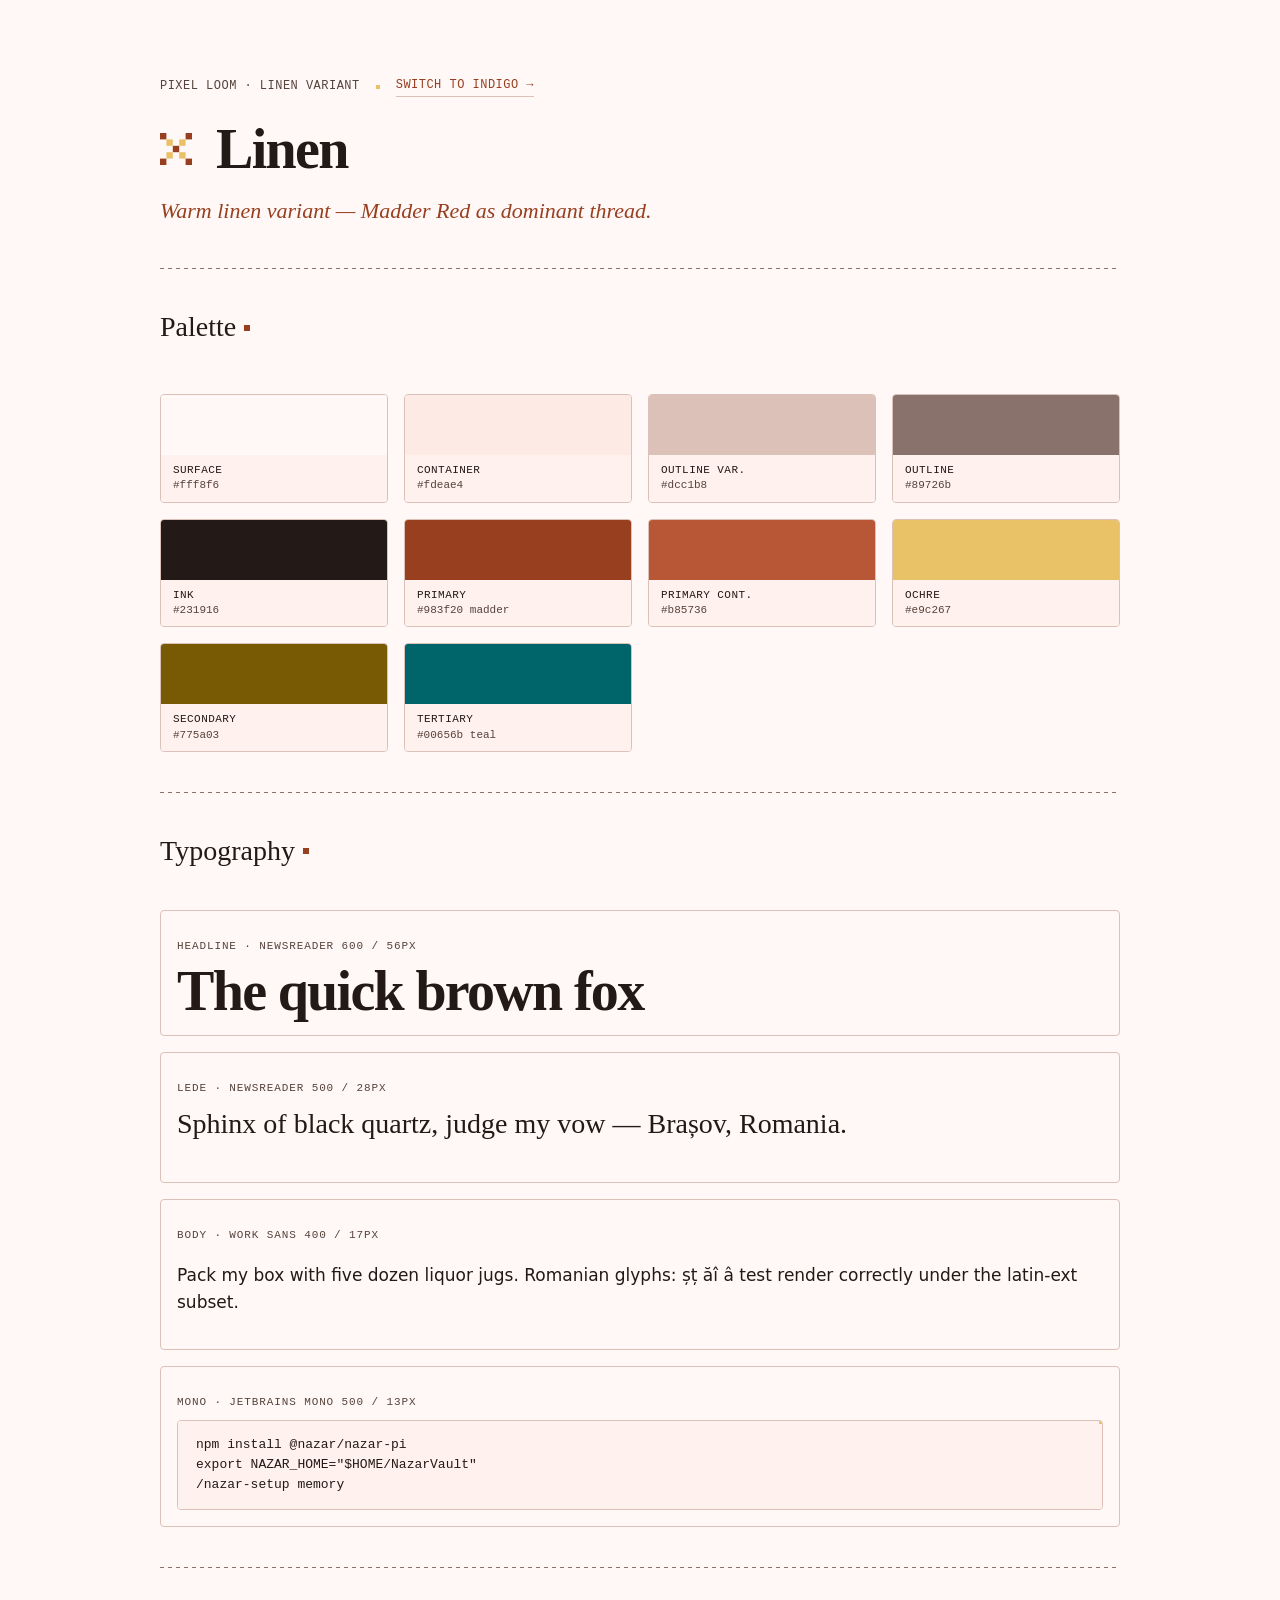
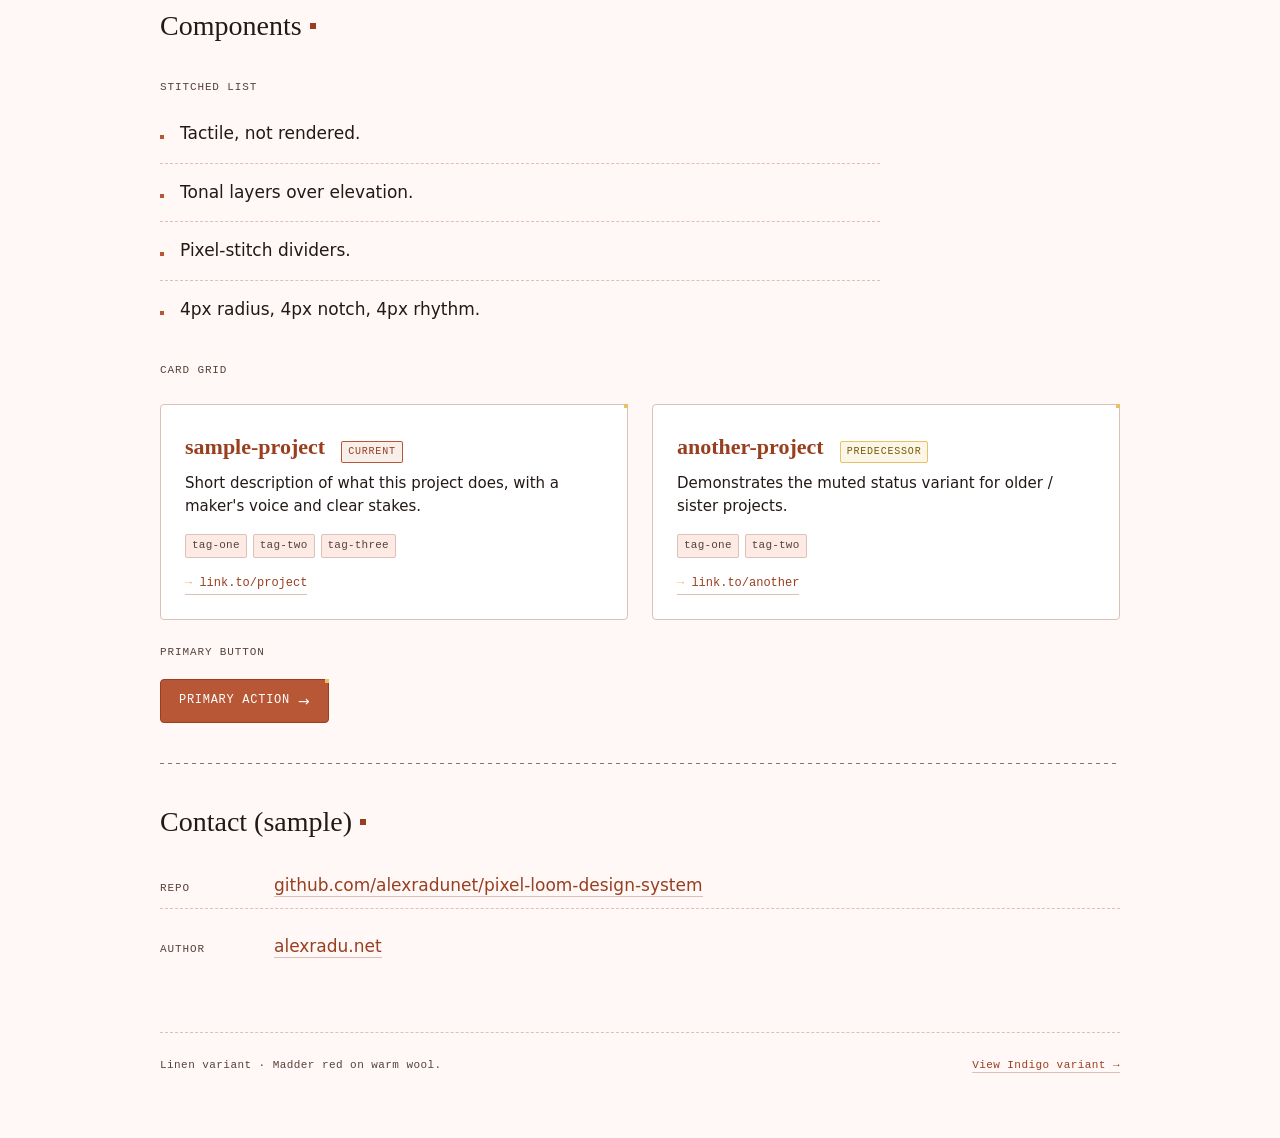
==== example/index.html @ f4cb86ed "Initial commit: Pixel Loom — Linen, Indigo, and Linen Dark variants" ====
<!DOCTYPE html>
<html lang="en">
<head>
  <meta charset="UTF-8">
  <meta name="viewport" content="width=device-width, initial-scale=1.0">
  <title>Pixel Loom · Linen swatch</title>
  <link rel="stylesheet" href="../fonts.css">
  <link rel="stylesheet" href="../tokens/linen.css">
  <link rel="stylesheet" href="../base.css">
  <link rel="stylesheet" href="../components.css">
  <style>
    .swatch-grid {
      display: grid;
      grid-template-columns: repeat(auto-fill, minmax(180px, 1fr));
      gap: var(--space-sm);
      margin: var(--space-md) 0;
    }
    .swatch {
      border: 1px solid var(--outline-variant);
      border-radius: var(--radius);
      overflow: hidden;
    }
    .swatch-fill { height: 60px; }
    .swatch-meta {
      padding: 8px 12px;
      background: var(--surface-container-low);
      font-family: var(--font-mono);
      font-size: 11px;
      line-height: 1.4;
    }
    .swatch-name { color: var(--on-surface); text-transform: uppercase; letter-spacing: 0.04em; }
    .swatch-hex { color: var(--on-surface-variant); }
    .type-sample { margin: var(--space-sm) 0; padding: var(--space-sm); border: 1px solid var(--outline-variant); border-radius: var(--radius); }
    .type-label {
      font-family: var(--font-mono);
      font-size: 11px;
      letter-spacing: 0.08em;
      text-transform: uppercase;
      color: var(--on-surface-variant);
      margin-bottom: 8px;
    }
  </style>
</head>
<body>
  <main class="page">
    <header class="masthead">
      <p class="meta-line">
        <span>Pixel Loom · Linen variant</span>
        <span class="meta-dot" aria-hidden="true"></span>
        <a href="indigo.html">switch to Indigo →</a>
      </p>

      <div class="brand-row">
        <svg class="brand-mark" viewBox="0 0 25 25" xmlns="http://www.w3.org/2000/svg" aria-hidden="true">
          <rect x="0"  y="0"  width="5" height="5" fill="#983f20"/>
          <rect x="20" y="0"  width="5" height="5" fill="#983f20"/>
          <rect x="10" y="10" width="5" height="5" fill="#983f20"/>
          <rect x="0"  y="20" width="5" height="5" fill="#983f20"/>
          <rect x="20" y="20" width="5" height="5" fill="#983f20"/>
          <rect x="5"  y="5"  width="5" height="5" fill="#e9c267"/>
          <rect x="15" y="5"  width="5" height="5" fill="#e9c267"/>
          <rect x="5"  y="15" width="5" height="5" fill="#e9c267"/>
          <rect x="15" y="15" width="5" height="5" fill="#e9c267"/>
        </svg>
        <h1 class="brand">Linen</h1>
      </div>
      <p class="tagline italic">Warm linen variant — Madder Red as dominant thread.</p>
    </header>

    <hr class="stitch" aria-hidden="true">

    <section>
      <h2>Palette</h2>
      <div class="swatch-grid">
        <div class="swatch"><div class="swatch-fill" style="background: var(--surface);"></div><div class="swatch-meta"><div class="swatch-name">Surface</div><div class="swatch-hex">#fff8f6</div></div></div>
        <div class="swatch"><div class="swatch-fill" style="background: var(--surface-container);"></div><div class="swatch-meta"><div class="swatch-name">Container</div><div class="swatch-hex">#fdeae4</div></div></div>
        <div class="swatch"><div class="swatch-fill" style="background: var(--outline-variant);"></div><div class="swatch-meta"><div class="swatch-name">Outline var.</div><div class="swatch-hex">#dcc1b8</div></div></div>
        <div class="swatch"><div class="swatch-fill" style="background: var(--outline);"></div><div class="swatch-meta"><div class="swatch-name">Outline</div><div class="swatch-hex">#89726b</div></div></div>
        <div class="swatch"><div class="swatch-fill" style="background: var(--on-surface);"></div><div class="swatch-meta"><div class="swatch-name">Ink</div><div class="swatch-hex">#231916</div></div></div>
        <div class="swatch"><div class="swatch-fill" style="background: var(--primary);"></div><div class="swatch-meta"><div class="swatch-name">Primary</div><div class="swatch-hex">#983f20 madder</div></div></div>
        <div class="swatch"><div class="swatch-fill" style="background: var(--primary-container);"></div><div class="swatch-meta"><div class="swatch-name">Primary cont.</div><div class="swatch-hex">#b85736</div></div></div>
        <div class="swatch"><div class="swatch-fill" style="background: var(--secondary-fixed-dim);"></div><div class="swatch-meta"><div class="swatch-name">Ochre</div><div class="swatch-hex">#e9c267</div></div></div>
        <div class="swatch"><div class="swatch-fill" style="background: var(--secondary);"></div><div class="swatch-meta"><div class="swatch-name">Secondary</div><div class="swatch-hex">#775a03</div></div></div>
        <div class="swatch"><div class="swatch-fill" style="background: var(--tertiary);"></div><div class="swatch-meta"><div class="swatch-name">Tertiary</div><div class="swatch-hex">#00656b teal</div></div></div>
      </div>
    </section>

    <hr class="stitch" aria-hidden="true">

    <section>
      <h2>Typography</h2>
      <div class="type-sample">
        <p class="type-label">Headline · Newsreader 600 / 56px</p>
        <h1 class="brand">The quick brown fox</h1>
      </div>
      <div class="type-sample">
        <p class="type-label">Lede · Newsreader 500 / 28px</p>
        <p class="lede">Sphinx of black quartz, judge my vow — Brașov, Romania.</p>
      </div>
      <div class="type-sample">
        <p class="type-label">Body · Work Sans 400 / 17px</p>
        <p>Pack my box with five dozen liquor jugs. Romanian glyphs: șț ăî â test render correctly under the latin-ext subset.</p>
      </div>
      <div class="type-sample">
        <p class="type-label">Mono · JetBrains Mono 500 / 13px</p>
        <pre>npm install @nazar/nazar-pi
export NAZAR_HOME="$HOME/NazarVault"
/nazar-setup memory</pre>
      </div>
    </section>

    <hr class="stitch" aria-hidden="true">

    <section>
      <h2>Components</h2>

      <p class="type-label">Stitched list</p>
      <ul class="stitched-list" style="margin-bottom: var(--space-md);">
        <li>Tactile, not rendered.</li>
        <li>Tonal layers over elevation.</li>
        <li>Pixel-stitch dividers.</li>
        <li>4px radius, 4px notch, 4px rhythm.</li>
      </ul>

      <p class="type-label">Card grid</p>
      <div class="card-grid" style="margin-bottom: var(--space-md);">
        <article class="card">
          <header class="card-head">
            <h3 class="card-name">sample-project</h3>
            <span class="card-status">Current</span>
          </header>
          <p>Short description of what this project does, with a maker's voice and clear stakes.</p>
          <ul class="card-tags">
            <li>tag-one</li>
            <li>tag-two</li>
            <li>tag-three</li>
          </ul>
          <a class="card-link" href="#">link.to/project</a>
        </article>

        <article class="card">
          <header class="card-head">
            <h3 class="card-name">another-project</h3>
            <span class="card-status muted">Predecessor</span>
          </header>
          <p>Demonstrates the muted status variant for older / sister projects.</p>
          <ul class="card-tags">
            <li>tag-one</li>
            <li>tag-two</li>
          </ul>
          <a class="card-link" href="#">link.to/another</a>
        </article>
      </div>

      <p class="type-label">Primary button</p>
      <p>
        <a class="button-primary" href="#">
          Primary action <span class="button-arrow" aria-hidden="true">→</span>
        </a>
      </p>
    </section>

    <hr class="stitch" aria-hidden="true">

    <section>
      <h2>Contact (sample)</h2>
      <ul class="contact-list">
        <li>
          <span class="contact-label">Repo</span>
          <span class="contact-value"><a href="https://github.com/alexradunet/pixel-loom-design-system">github.com/alexradunet/pixel-loom-design-system</a></span>
        </li>
        <li>
          <span class="contact-label">Author</span>
          <span class="contact-value"><a href="https://alexradu.net">alexradu.net</a></span>
        </li>
      </ul>
    </section>

    <footer class="colophon">
      <p>Linen variant · Madder red on warm wool.</p>
      <p><a href="indigo.html">View Indigo variant →</a></p>
    </footer>
  </main>
</body>
</html>
---- fonts.css ----
/* ─────────────────────────────────────────────────────────────
   Pixel Loom · Fonts (self-hosted, no calls to Google)

   Newsreader 500 / 600 — editorial serif headlines
   Work Sans 400 / 500  — body & UI
   JetBrains Mono 400 / 500 — metadata & code

   Each weight is split into latin + latin-ext subsets for
   Romanian character support (ș, ț, ă, î, â) without bloat.
   ───────────────────────────────────────────────────────────── */

@font-face { font-family:'Newsreader';font-style:normal;font-weight:500;font-display:swap;src:url('fonts/newsreader-500-latin-ext.woff2') format('woff2');unicode-range:U+0100-02BA,U+02BD-02C5,U+02C7-02CC,U+02CE-02D7,U+02DD-02FF,U+0304,U+0308,U+0329,U+1D00-1DBF,U+1E00-1E9F,U+1EF2-1EFF,U+2020,U+20A0-20AB,U+20AD-20C0,U+2113,U+2C60-2C7F,U+A720-A7FF; }
@font-face { font-family:'Newsreader';font-style:normal;font-weight:500;font-display:swap;src:url('fonts/newsreader-500-latin.woff2') format('woff2');unicode-range:U+0000-00FF,U+0131,U+0152-0153,U+02BB-02BC,U+02C6,U+02DA,U+02DC,U+0304,U+0308,U+0329,U+2000-206F,U+20AC,U+2122,U+2191,U+2193,U+2212,U+2215,U+FEFF,U+FFFD; }
@font-face { font-family:'Newsreader';font-style:normal;font-weight:600;font-display:swap;src:url('fonts/newsreader-600-latin-ext.woff2') format('woff2');unicode-range:U+0100-02BA,U+02BD-02C5,U+02C7-02CC,U+02CE-02D7,U+02DD-02FF,U+0304,U+0308,U+0329,U+1D00-1DBF,U+1E00-1E9F,U+1EF2-1EFF,U+2020,U+20A0-20AB,U+20AD-20C0,U+2113,U+2C60-2C7F,U+A720-A7FF; }
@font-face { font-family:'Newsreader';font-style:normal;font-weight:600;font-display:swap;src:url('fonts/newsreader-600-latin.woff2') format('woff2');unicode-range:U+0000-00FF,U+0131,U+0152-0153,U+02BB-02BC,U+02C6,U+02DA,U+02DC,U+0304,U+0308,U+0329,U+2000-206F,U+20AC,U+2122,U+2191,U+2193,U+2212,U+2215,U+FEFF,U+FFFD; }

@font-face { font-family:'Work Sans';font-style:normal;font-weight:400;font-display:swap;src:url('fonts/worksans-400-latin-ext.woff2') format('woff2');unicode-range:U+0100-02BA,U+02BD-02C5,U+02C7-02CC,U+02CE-02D7,U+02DD-02FF,U+0304,U+0308,U+0329,U+1D00-1DBF,U+1E00-1E9F,U+1EF2-1EFF,U+2020,U+20A0-20AB,U+20AD-20C0,U+2113,U+2C60-2C7F,U+A720-A7FF; }
@font-face { font-family:'Work Sans';font-style:normal;font-weight:400;font-display:swap;src:url('fonts/worksans-400-latin.woff2') format('woff2');unicode-range:U+0000-00FF,U+0131,U+0152-0153,U+02BB-02BC,U+02C6,U+02DA,U+02DC,U+0304,U+0308,U+0329,U+2000-206F,U+20AC,U+2122,U+2191,U+2193,U+2212,U+2215,U+FEFF,U+FFFD; }
@font-face { font-family:'Work Sans';font-style:normal;font-weight:500;font-display:swap;src:url('fonts/worksans-500-latin-ext.woff2') format('woff2');unicode-range:U+0100-02BA,U+02BD-02C5,U+02C7-02CC,U+02CE-02D7,U+02DD-02FF,U+0304,U+0308,U+0329,U+1D00-1DBF,U+1E00-1E9F,U+1EF2-1EFF,U+2020,U+20A0-20AB,U+20AD-20C0,U+2113,U+2C60-2C7F,U+A720-A7FF; }
@font-face { font-family:'Work Sans';font-style:normal;font-weight:500;font-display:swap;src:url('fonts/worksans-500-latin.woff2') format('woff2');unicode-range:U+0000-00FF,U+0131,U+0152-0153,U+02BB-02BC,U+02C6,U+02DA,U+02DC,U+0304,U+0308,U+0329,U+2000-206F,U+20AC,U+2122,U+2191,U+2193,U+2212,U+2215,U+FEFF,U+FFFD; }

@font-face { font-family:'JetBrains Mono';font-style:normal;font-weight:400;font-display:swap;src:url('fonts/jetbrainsmono-400-latin-ext.woff2') format('woff2');unicode-range:U+0100-02BA,U+02BD-02C5,U+02C7-02CC,U+02CE-02D7,U+02DD-02FF,U+0304,U+0308,U+0329,U+1D00-1DBF,U+1E00-1E9F,U+1EF2-1EFF,U+2020,U+20A0-20AB,U+20AD-20C0,U+2113,U+2C60-2C7F,U+A720-A7FF; }
@font-face { font-family:'JetBrains Mono';font-style:normal;font-weight:400;font-display:swap;src:url('fonts/jetbrainsmono-400-latin.woff2') format('woff2');unicode-range:U+0000-00FF,U+0131,U+0152-0153,U+02BB-02BC,U+02C6,U+02DA,U+02DC,U+0304,U+0308,U+0329,U+2000-206F,U+20AC,U+2122,U+2191,U+2193,U+2212,U+2215,U+FEFF,U+FFFD; }
@font-face { font-family:'JetBrains Mono';font-style:normal;font-weight:500;font-display:swap;src:url('fonts/jetbrainsmono-500-latin-ext.woff2') format('woff2');unicode-range:U+0100-02BA,U+02BD-02C5,U+02C7-02CC,U+02CE-02D7,U+02DD-02FF,U+0304,U+0308,U+0329,U+1D00-1DBF,U+1E00-1E9F,U+1EF2-1EFF,U+2020,U+20A0-20AB,U+20AD-20C0,U+2113,U+2C60-2C7F,U+A720-A7FF; }
@font-face { font-family:'JetBrains Mono';font-style:normal;font-weight:500;font-display:swap;src:url('fonts/jetbrainsmono-500-latin.woff2') format('woff2');unicode-range:U+0000-00FF,U+0131,U+0152-0153,U+02BB-02BC,U+02C6,U+02DA,U+02DC,U+0304,U+0308,U+0329,U+2000-206F,U+20AC,U+2122,U+2191,U+2193,U+2212,U+2215,U+FEFF,U+FFFD; }
---- tokens/linen.css ----
/* ─────────────────────────────────────────────────────────────
   Pixel Loom · Linen (warm, light)
   Madder red as primary, ochre + teal as accents.
   Used by: alexradu.net
   ───────────────────────────────────────────────────────────── */

:root {
  /* ─── Surfaces ──────────────────────────────────────── */
  --surface: #fff8f6;
  --surface-dim: #e9d6d1;
  --surface-bright: #fff8f6;
  --surface-container-lowest: #ffffff;
  --surface-container-low: #fff1ed;
  --surface-container: #fdeae4;
  --surface-container-high: #f7e4df;
  --surface-container-highest: #f1dfd9;
  --on-surface: #231916;
  --on-surface-variant: #56423c;
  --inverse-surface: #392e2b;
  --inverse-on-surface: #ffede8;
  --outline: #89726b;
  --outline-variant: #dcc1b8;
  --surface-tint: #9d4323;

  /* ─── Brand (Madder red) ────────────────────────────── */
  --primary: #983f20;
  --on-primary: #ffffff;
  --primary-container: #b85736;
  --on-primary-container: #fffaf9;
  --inverse-primary: #ffb59d;
  --primary-fixed: #ffdbd0;
  --primary-fixed-dim: #ffb59d;
  --on-primary-fixed: #390b00;
  --on-primary-fixed-variant: #7e2c0e;

  /* ─── Secondary (Ochre) ─────────────────────────────── */
  --secondary: #775a03;
  --on-secondary: #ffffff;
  --secondary-container: #fed578;
  --on-secondary-container: #785b04;
  --secondary-fixed: #ffdf9b;
  --secondary-fixed-dim: #e9c267;
  --on-secondary-fixed: #251a00;
  --on-secondary-fixed-variant: #5b4300;

  /* ─── Tertiary (Teal) ───────────────────────────────── */
  --tertiary: #00656b;
  --on-tertiary: #ffffff;
  --tertiary-container: #008087;
  --on-tertiary-container: #ecfeff;
  --tertiary-fixed: #93f2f9;
  --tertiary-fixed-dim: #76d5dc;
  --on-tertiary-fixed: #002022;
  --on-tertiary-fixed-variant: #004f54;

  /* ─── Semantic ──────────────────────────────────────── */
  --error: #ba1a1a;
  --on-error: #ffffff;
  --error-container: #ffdad6;
  --on-error-container: #93000a;

  /* ─── Background ────────────────────────────────────── */
  --background: #fff8f6;
  --on-background: #231916;
  --surface-variant: #f1dfd9;

  /* ─── Spacing ───────────────────────────────────────── */
  --space-base: 4px;
  --space-xs: 8px;
  --space-sm: 16px;
  --space-md: 24px;
  --space-lg: 40px;
  --space-xl: 64px;
  --gutter: 24px;
  --margin: 32px;

  /* ─── Type families ─────────────────────────────────── */
  --font-headline: 'Newsreader', Georgia, 'Times New Roman', serif;
  --font-body: 'Work Sans', system-ui, -apple-system, 'Segoe UI', sans-serif;
  --font-mono: 'JetBrains Mono', 'SF Mono', Consolas, monospace;

  /* ─── Radii ─────────────────────────────────────────── */
  --radius-sm: 2px;
  --radius: 4px;
  --radius-md: 6px;
  --radius-lg: 8px;
  --radius-xl: 12px;
  --radius-full: 9999px;
}
---- base.css ----
/* ─────────────────────────────────────────────────────────────
   Pixel Loom · Base
   Reset, typography, layout, dividers, lists, headings.
   Assumes tokens/{linen|indigo}.css already loaded.
   ───────────────────────────────────────────────────────────── */

/* ─── Reset ───────────────────────────────────────────── */
*, *::before, *::after { box-sizing: border-box; }
html { -webkit-text-size-adjust: 100%; }
body {
  margin: 0;
  padding: 0;
  background: var(--background);
  color: var(--on-background);
  font-family: var(--font-body);
  font-size: 17px;
  line-height: 1.6;
  font-feature-settings: "kern", "liga";
  -webkit-font-smoothing: antialiased;
  -moz-osx-font-smoothing: grayscale;
}
img, svg { max-width: 100%; display: block; }
code { font-family: var(--font-mono); font-size: 0.92em; }

/* ─── Layout ──────────────────────────────────────────── */
.page {
  max-width: 1024px;
  margin: 0 auto;
  padding: var(--space-xl) var(--margin);
}
@media (max-width: 720px) {
  .page { padding: var(--space-lg) var(--space-sm); }
}

section { margin: var(--space-lg) 0; }

/* ─── Pixel-stitch divider ────────────────────────────── */
.stitch {
  border: none;
  height: 1px;
  background-image: linear-gradient(to right, var(--outline) 50%, transparent 50%);
  background-size: 8px 1px;
  background-repeat: repeat-x;
  margin: var(--space-lg) 0;
}

/* ─── Masthead ────────────────────────────────────────── */
.masthead { margin-bottom: var(--space-lg); }

.meta-line {
  display: flex;
  align-items: center;
  gap: var(--space-sm);
  font-family: var(--font-mono);
  font-size: 12px;
  letter-spacing: 0.04em;
  color: var(--on-surface-variant);
  margin-bottom: var(--space-md);
  text-transform: uppercase;
  flex-wrap: wrap;
}
.meta-dot {
  display: inline-block;
  width: 4px;
  height: 4px;
  background: var(--secondary-fixed-dim);
  flex-shrink: 0;
}
.meta-status {
  display: inline-flex;
  align-items: center;
  gap: 6px;
}
.meta-status::before {
  content: '';
  display: inline-block;
  width: 6px;
  height: 6px;
  border-radius: 50%;
  background: #4f6f3a;
}

.brand-row {
  display: flex;
  align-items: center;
  gap: var(--space-md);
  margin-bottom: var(--space-sm);
}
.brand-mark {
  flex-shrink: 0;
  width: 32px;
  height: 32px;
}
h1.brand {
  font-family: var(--font-headline);
  font-size: 56px;
  font-weight: 600;
  line-height: 1;
  letter-spacing: -0.03em;
  margin: 0;
  color: var(--on-surface);
}
@media (max-width: 720px) {
  h1.brand { font-size: 40px; }
  .brand-mark { width: 24px; height: 24px; }
}
.tagline {
  font-family: var(--font-body);
  font-size: 18px;
  font-weight: 400;
  color: var(--on-surface-variant);
  margin: 0;
  max-width: 600px;
}
.tagline.italic {
  font-family: var(--font-headline);
  font-style: italic;
  font-size: 22px;
  font-weight: 500;
  color: var(--primary);
}

/* ─── Headings ────────────────────────────────────────── */
h2 {
  font-family: var(--font-headline);
  font-size: 28px;
  font-weight: 500;
  line-height: 1.3;
  margin: 0 0 var(--space-md) 0;
  color: var(--on-surface);
  display: inline-flex;
  align-items: center;
  gap: var(--space-xs);
}
h2::after {
  content: '';
  display: inline-block;
  width: 6px;
  height: 6px;
  background: var(--primary);
  flex-shrink: 0;
}

/* ─── Intro / lede ────────────────────────────────────── */
.lede {
  font-family: var(--font-headline);
  font-size: 28px;
  font-weight: 500;
  line-height: 1.3;
  color: var(--on-surface);
  margin: 0 0 var(--space-md) 0;
  max-width: 720px;
}
@media (max-width: 720px) {
  .lede { font-size: 22px; }
}
.intro p {
  font-size: 17px;
  line-height: 1.65;
  margin: 0 0 var(--space-sm) 0;
  max-width: 720px;
}

/* ─── Stitched list ───────────────────────────────────── */
.stitched-list {
  list-style: none;
  padding: 0;
  margin: 0;
  max-width: 720px;
}
.stitched-list li {
  padding: var(--space-sm) 0;
  border-bottom: 1px dashed var(--outline-variant);
  font-size: 17px;
  line-height: 1.5;
  display: flex;
  align-items: baseline;
  gap: var(--space-sm);
}
.stitched-list li::before {
  content: '';
  flex-shrink: 0;
  width: 4px;
  height: 4px;
  background: var(--primary-container);
  margin-top: 9px;
}
.stitched-list li:last-child { border-bottom: none; }

/* ─── Links ───────────────────────────────────────────── */
a {
  color: var(--primary);
  text-decoration: none;
  border-bottom: 1px solid var(--outline-variant);
  padding-bottom: 1px;
  transition: border-color 0.15s ease, color 0.15s ease;
}
a:hover, a:focus {
  border-bottom-color: var(--primary);
  color: var(--primary-container);
}

/* ─── Selection & focus ───────────────────────────────── */
::selection {
  background: var(--secondary-container);
  color: var(--on-secondary-container);
}
:focus-visible {
  outline: 2px solid var(--primary);
  outline-offset: 2px;
}

/* ─── Prefers-reduced-motion ──────────────────────────── */
@media (prefers-reduced-motion: reduce) {
  *, *::before, *::after {
    transition: none !important;
    animation: none !important;
  }
}
---- components.css ----
/* ─────────────────────────────────────────────────────────────
   Pixel Loom · Components
   Reusable patterns: cards, buttons, code blocks, contact list,
   colophon. Assumes base.css and tokens already loaded.
   ───────────────────────────────────────────────────────────── */

/* ─── Card grid (project/extension layout) ────────────── */
.card-grid {
  display: grid;
  grid-template-columns: repeat(2, 1fr);
  gap: var(--space-md);
  margin-top: var(--space-md);
}
@media (max-width: 800px) {
  .card-grid { grid-template-columns: 1fr; }
}

/* ─── Card (base + variants) ──────────────────────────── */
.card {
  position: relative;
  background: var(--surface-container-lowest);
  border: 1px solid var(--outline-variant);
  border-radius: var(--radius);
  padding: var(--space-md);
  display: flex;
  flex-direction: column;
  gap: var(--space-xs);
}
/* The signature 4×4 ochre notch — top-right corner */
.card::after,
.experiments-cta::after,
.pixel-notch::after,
pre::after {
  content: '';
  position: absolute;
  top: -1px;
  right: -1px;
  width: 4px;
  height: 4px;
  background: var(--secondary-fixed-dim);
}

.card-head {
  display: flex;
  align-items: baseline;
  gap: var(--space-sm);
  flex-wrap: wrap;
}
.card-name {
  font-family: var(--font-headline);
  font-size: 22px;
  font-weight: 600;
  color: var(--primary);
  margin: 0;
}
.card-name.mono {
  font-family: var(--font-mono);
  font-size: 18px;
  font-weight: 500;
}
.card-status {
  font-family: var(--font-mono);
  font-size: 10px;
  font-weight: 500;
  letter-spacing: 0.08em;
  text-transform: uppercase;
  padding: 2px 6px;
  border-radius: var(--radius-sm);
  background: rgba(184, 87, 54, 0.10);
  color: var(--primary);
  border: 1px solid var(--primary-container);
}
.card-status.muted {
  background: rgba(233, 194, 103, 0.15);
  color: var(--on-secondary-container);
  border-color: var(--secondary-fixed-dim);
}
.card p {
  font-size: 15px;
  line-height: 1.55;
  margin: 0;
  color: var(--on-surface);
}

.card-tags {
  display: flex;
  flex-wrap: wrap;
  gap: 6px;
  list-style: none;
  padding: 0;
  margin: var(--space-xs) 0 0 0;
}
.card-tags li {
  font-family: var(--font-mono);
  font-size: 11px;
  letter-spacing: 0.02em;
  padding: 2px 6px;
  background: var(--surface-container);
  border: 1px solid var(--outline-variant);
  border-radius: var(--radius-sm);
  color: var(--on-surface-variant);
}

.card-link {
  font-family: var(--font-mono);
  font-size: 12px;
  color: var(--primary);
  text-decoration: none;
  border-bottom: 1px solid var(--outline-variant);
  padding-bottom: 1px;
  align-self: flex-start;
  margin-top: var(--space-xs);
  transition: border-color 0.15s ease;
}
.card-link::before {
  content: '→ ';
  color: var(--secondary-fixed-dim);
}
.card-link:hover,
.card-link:focus { border-bottom-color: var(--primary); }

/* ─── Experiments / CTA card ──────────────────────────── */
.experiments-cta {
  position: relative;
  margin-top: var(--space-md);
  padding: var(--space-md);
  background: var(--surface-container);
  border: 1px solid var(--outline-variant);
  border-radius: var(--radius);
  text-align: center;
}
.experiments-cta h3 {
  font-family: var(--font-headline);
  font-size: 22px;
  font-weight: 500;
  color: var(--on-surface);
  margin: 0 0 6px 0;
}
.experiments-cta p {
  font-size: 15px;
  line-height: 1.55;
  color: var(--on-surface-variant);
  margin: 0 auto var(--space-sm) auto;
  max-width: 460px;
}

/* ─── Primary button ──────────────────────────────────── */
.button-primary {
  display: inline-flex;
  align-items: center;
  gap: 8px;
  padding: 10px 18px;
  background: var(--primary-container);
  color: var(--on-primary);
  font-family: var(--font-mono);
  font-size: 12px;
  font-weight: 500;
  letter-spacing: 0.06em;
  text-transform: uppercase;
  border: 1px solid var(--primary);
  border-radius: var(--radius);
  text-decoration: none;
  position: relative;
  transition: background-color 0.15s ease;
}
.button-primary:hover,
.button-primary:focus {
  background: var(--primary);
  color: var(--on-primary);
}
.button-primary::after {
  content: '';
  position: absolute;
  top: -1px;
  right: -1px;
  width: 4px;
  height: 4px;
  background: var(--secondary-fixed-dim);
}
.button-arrow {
  font-family: var(--font-body);
  font-size: 14px;
}

/* ─── Code block ──────────────────────────────────────── */
pre {
  font-family: var(--font-mono);
  font-size: 13px;
  line-height: 1.55;
  background: var(--surface-container-low);
  border: 1px solid var(--outline-variant);
  border-radius: var(--radius);
  padding: 14px 18px;
  overflow-x: auto;
  color: var(--on-surface);
  margin: 0;
  position: relative;
}

/* ─── Contact list ────────────────────────────────────── */
.contact-list {
  list-style: none;
  padding: 0;
  margin: 0;
  display: flex;
  flex-direction: column;
  gap: var(--space-sm);
}
.contact-list li {
  display: flex;
  align-items: baseline;
  gap: var(--space-md);
  padding: var(--space-xs) 0;
  border-bottom: 1px dashed var(--outline-variant);
}
.contact-list li:last-child {
  border-bottom: none;
}
.contact-label {
  font-family: var(--font-mono);
  font-size: 11px;
  letter-spacing: 0.08em;
  text-transform: uppercase;
  color: var(--on-surface-variant);
  min-width: 90px;
  flex-shrink: 0;
}
.contact-value { font-size: 17px; }

/* ─── Colophon ────────────────────────────────────────── */
.colophon {
  font-family: var(--font-mono);
  font-size: 11px;
  letter-spacing: 0.04em;
  color: var(--on-surface-variant);
  margin-top: var(--space-xl);
  padding-top: var(--space-md);
  border-top: 1px dashed var(--outline-variant);
  display: flex;
  justify-content: space-between;
  flex-wrap: wrap;
  gap: var(--space-sm);
}
.colophon p { margin: 0; }
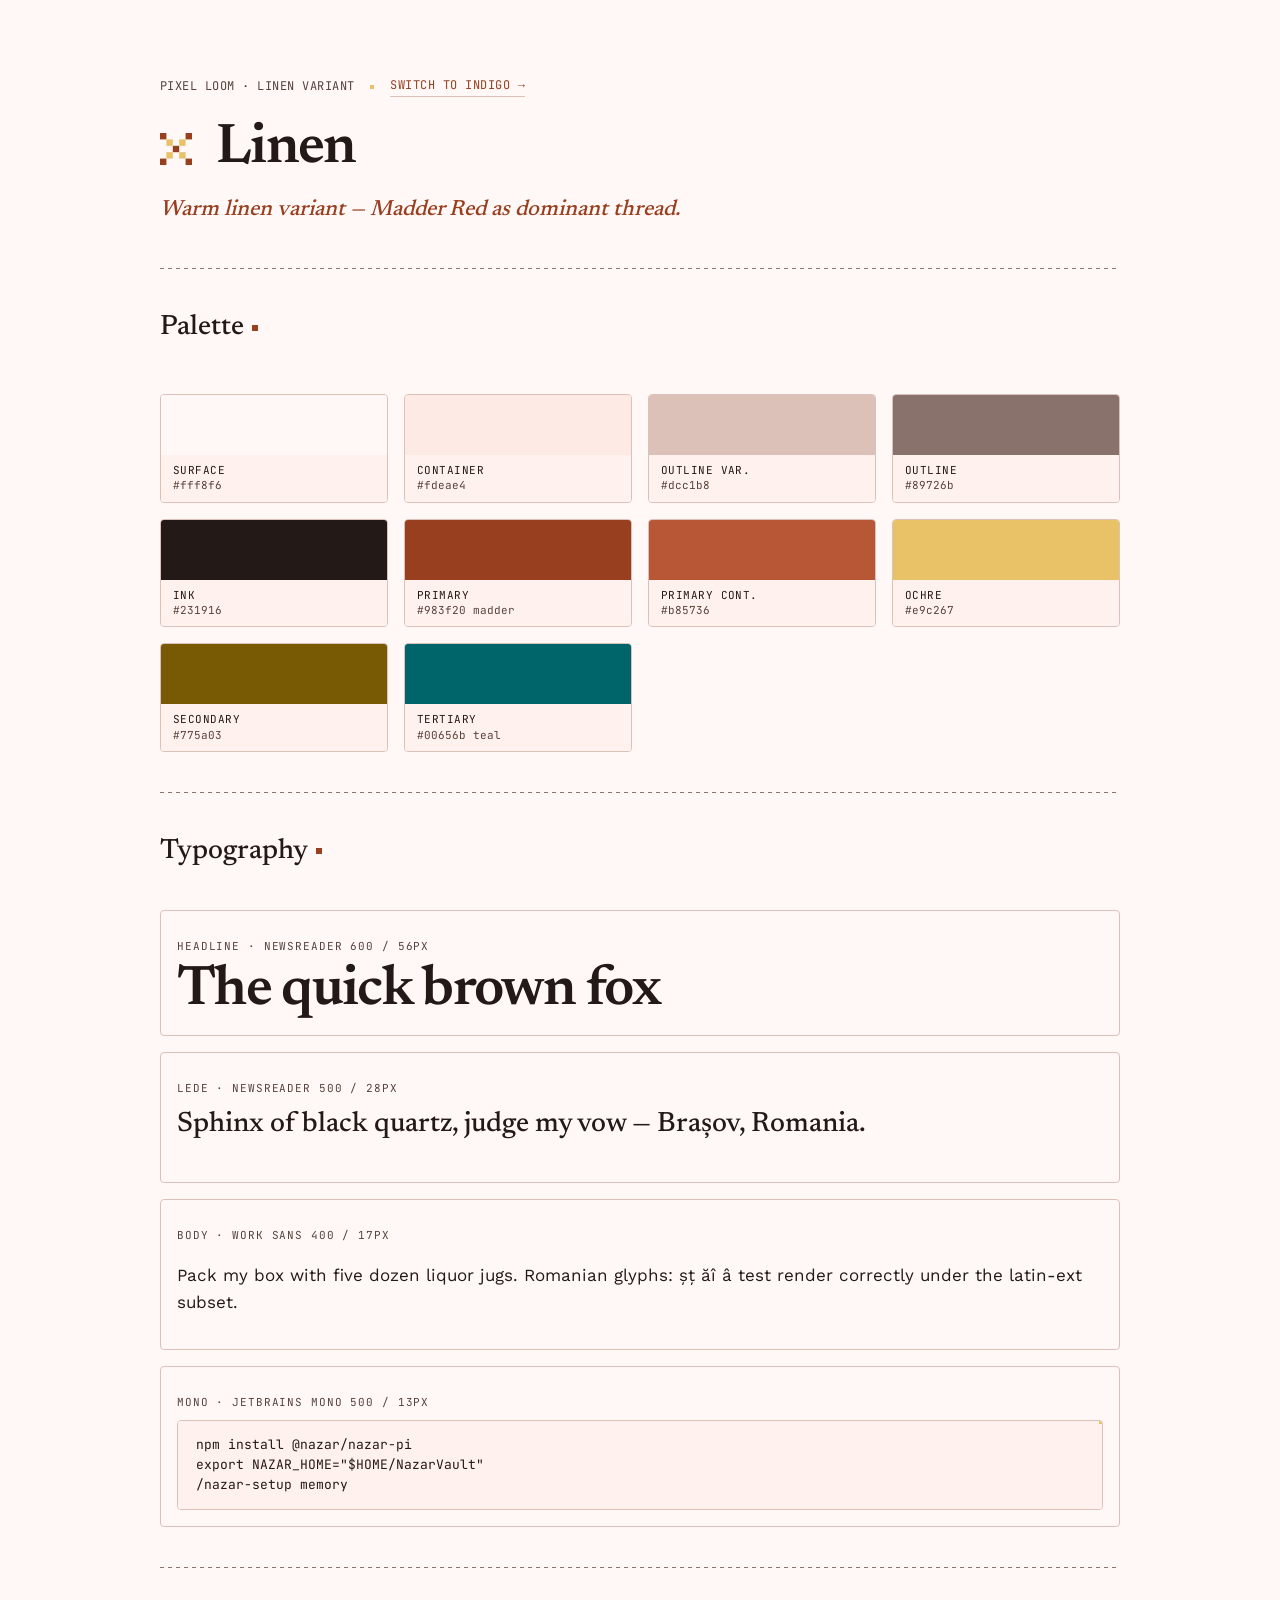
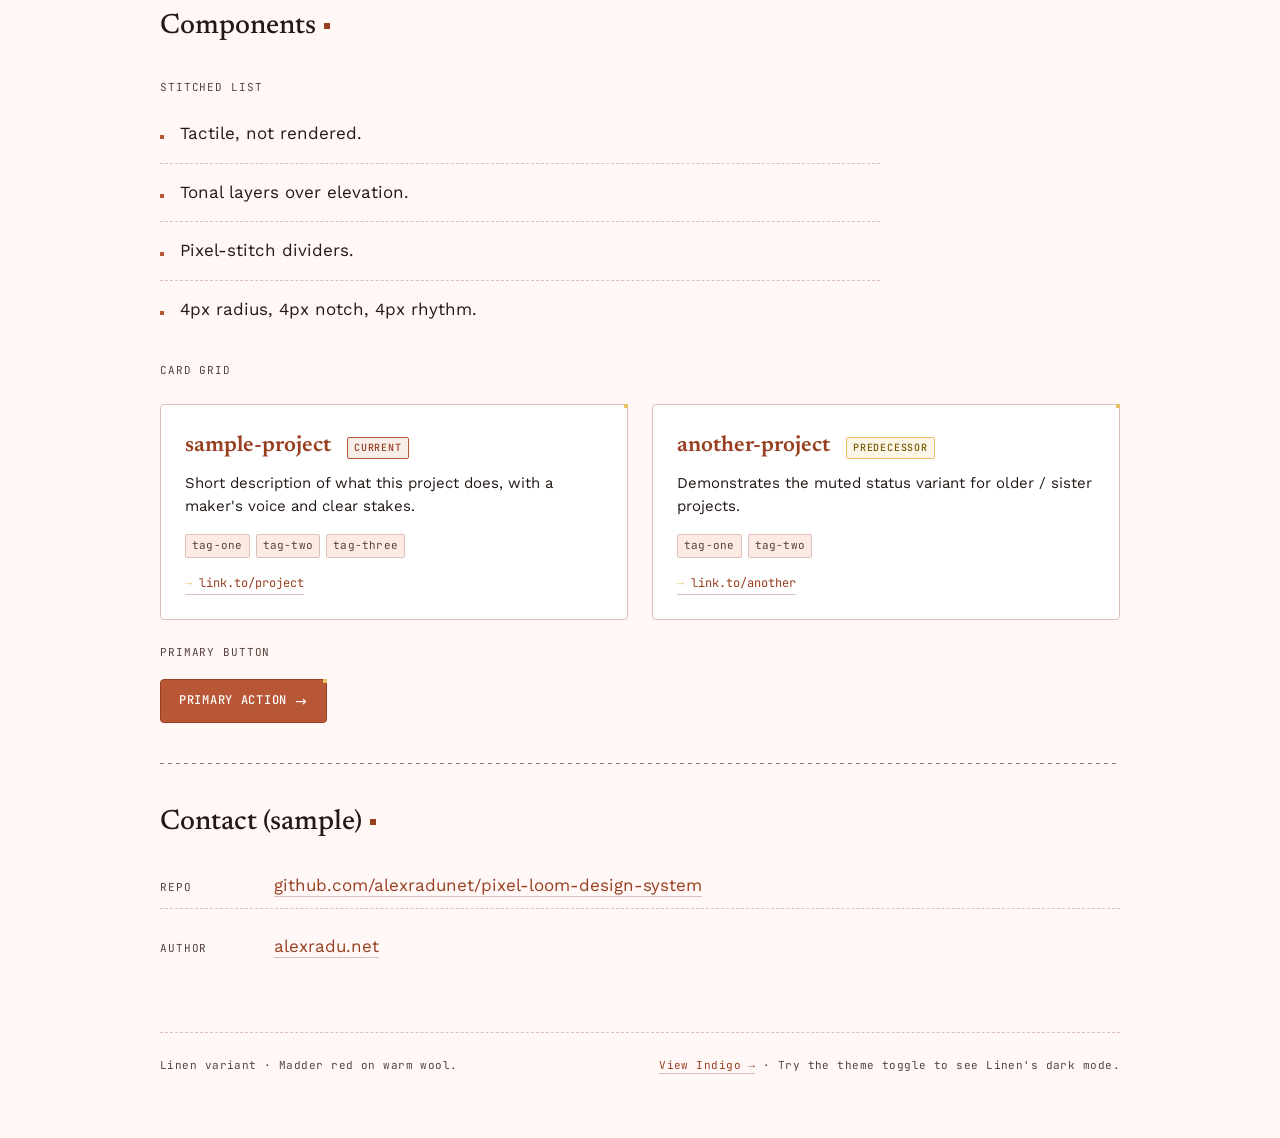
==== commit 5be2fd34: "Add light/dark modes in single palette files, theme-toggle.js, indigo-dark variant, .theme-toggle bu" ====
--- a/example/index.html
+++ b/example/index.html
@@ -8,6 +8,7 @@
   <link rel="stylesheet" href="../tokens/linen.css">
   <link rel="stylesheet" href="../base.css">
   <link rel="stylesheet" href="../components.css">
+  <script src="../theme-toggle.js"></script>
   <style>
     .swatch-grid {
       display: grid;
@@ -178,7 +179,7 @@
 
     <footer class="colophon">
       <p>Linen variant · Madder red on warm wool.</p>
-      <p><a href="indigo.html">View Indigo variant →</a></p>
+      <p><a href="indigo.html">View Indigo →</a> · Try the theme toggle to see Linen's dark mode.</p>
     </footer>
   </main>
 </body>
--- a/tokens/linen.css
+++ b/tokens/linen.css
@@ -1,11 +1,17 @@
 /* ─────────────────────────────────────────────────────────────
-   Pixel Loom · Linen (warm, light)
-   Madder red as primary, ochre + teal as accents.
-   Used by: alexradu.net
+   Pixel Loom · Linen (warm)
+
+   Light is the default. Dark mode applies when:
+   - the user has explicitly toggled to dark (root.theme-dark), OR
+   - the system prefers dark AND the user has not explicitly chosen light
+
+   The toggle script in theme-toggle.js manages the .theme-light /
+   .theme-dark class on <html> and persists the choice in localStorage.
    ───────────────────────────────────────────────────────────── */
 
+/* ─── Light (default) ─────────────────────────────────────── */
 :root {
-  /* ─── Surfaces ──────────────────────────────────────── */
+  /* Surfaces */
   --surface: #fff8f6;
   --surface-dim: #e9d6d1;
   --surface-bright: #fff8f6;
@@ -22,7 +28,7 @@
   --outline-variant: #dcc1b8;
   --surface-tint: #9d4323;
 
-  /* ─── Brand (Madder red) ────────────────────────────── */
+  /* Brand (Madder red) */
   --primary: #983f20;
   --on-primary: #ffffff;
   --primary-container: #b85736;
@@ -33,7 +39,7 @@
   --on-primary-fixed: #390b00;
   --on-primary-fixed-variant: #7e2c0e;
 
-  /* ─── Secondary (Ochre) ─────────────────────────────── */
+  /* Secondary (Ochre) */
   --secondary: #775a03;
   --on-secondary: #ffffff;
   --secondary-container: #fed578;
@@ -43,7 +49,7 @@
   --on-secondary-fixed: #251a00;
   --on-secondary-fixed-variant: #5b4300;
 
-  /* ─── Tertiary (Teal) ───────────────────────────────── */
+  /* Tertiary (Teal) */
   --tertiary: #00656b;
   --on-tertiary: #ffffff;
   --tertiary-container: #008087;
@@ -53,18 +59,18 @@
   --on-tertiary-fixed: #002022;
   --on-tertiary-fixed-variant: #004f54;
 
-  /* ─── Semantic ──────────────────────────────────────── */
+  /* Semantic */
   --error: #ba1a1a;
   --on-error: #ffffff;
   --error-container: #ffdad6;
   --on-error-container: #93000a;
 
-  /* ─── Background ────────────────────────────────────── */
+  /* Background */
   --background: #fff8f6;
   --on-background: #231916;
   --surface-variant: #f1dfd9;
 
-  /* ─── Spacing ───────────────────────────────────────── */
+  /* Shared (mode-agnostic) */
   --space-base: 4px;
   --space-xs: 8px;
   --space-sm: 16px;
@@ -73,13 +79,9 @@
   --space-xl: 64px;
   --gutter: 24px;
   --margin: 32px;
-
-  /* ─── Type families ─────────────────────────────────── */
   --font-headline: 'Newsreader', Georgia, 'Times New Roman', serif;
   --font-body: 'Work Sans', system-ui, -apple-system, 'Segoe UI', sans-serif;
   --font-mono: 'JetBrains Mono', 'SF Mono', Consolas, monospace;
-
-  /* ─── Radii ─────────────────────────────────────────── */
   --radius-sm: 2px;
   --radius: 4px;
   --radius-md: 6px;
@@ -87,3 +89,117 @@
   --radius-xl: 12px;
   --radius-full: 9999px;
 }
+
+/* ─── Dark — explicit override ────────────────────────────── */
+:root.theme-dark {
+  --surface: #1a110f;
+  --surface-dim: #1a110f;
+  --surface-bright: #423733;
+  --surface-container-lowest: #150c0a;
+  --surface-container-low: #231916;
+  --surface-container: #271d1a;
+  --surface-container-high: #322824;
+  --surface-container-highest: #3e322f;
+  --on-surface: #f1dfd9;
+  --on-surface-variant: #dcc1b8;
+  --inverse-surface: #f1dfd9;
+  --inverse-on-surface: #392e2b;
+  --outline: #a48b84;
+  --outline-variant: #56423c;
+  --surface-tint: #ffb59d;
+
+  --primary: #ffb59d;
+  --on-primary: #5d1800;
+  --primary-container: #b85736;
+  --on-primary-container: #fffaf9;
+  --inverse-primary: #9d4323;
+  --primary-fixed: #ffdbd0;
+  --primary-fixed-dim: #ffb59d;
+  --on-primary-fixed: #390b00;
+  --on-primary-fixed-variant: #7e2c0e;
+
+  --secondary: #e9c267;
+  --on-secondary: #3f2e00;
+  --secondary-container: #755800;
+  --on-secondary-container: #f8d074;
+  --secondary-fixed: #ffdf9b;
+  --secondary-fixed-dim: #e9c267;
+  --on-secondary-fixed: #251a00;
+  --on-secondary-fixed-variant: #5b4300;
+
+  --tertiary: #76d5dc;
+  --on-tertiary: #00363a;
+  --tertiary-container: #008087;
+  --on-tertiary-container: #ecfeff;
+  --tertiary-fixed: #93f2f9;
+  --tertiary-fixed-dim: #76d5dc;
+  --on-tertiary-fixed: #002022;
+  --on-tertiary-fixed-variant: #004f54;
+
+  --error: #ffb4ab;
+  --on-error: #690005;
+  --error-container: #93000a;
+  --on-error-container: #ffdad6;
+
+  --background: #1a110f;
+  --on-background: #f1dfd9;
+  --surface-variant: #3e322f;
+}
+
+/* ─── Dark — system preference (unless user picked light) ──── */
+@media (prefers-color-scheme: dark) {
+  :root:not(.theme-light) {
+    --surface: #1a110f;
+    --surface-dim: #1a110f;
+    --surface-bright: #423733;
+    --surface-container-lowest: #150c0a;
+    --surface-container-low: #231916;
+    --surface-container: #271d1a;
+    --surface-container-high: #322824;
+    --surface-container-highest: #3e322f;
+    --on-surface: #f1dfd9;
+    --on-surface-variant: #dcc1b8;
+    --inverse-surface: #f1dfd9;
+    --inverse-on-surface: #392e2b;
+    --outline: #a48b84;
+    --outline-variant: #56423c;
+    --surface-tint: #ffb59d;
+
+    --primary: #ffb59d;
+    --on-primary: #5d1800;
+    --primary-container: #b85736;
+    --on-primary-container: #fffaf9;
+    --inverse-primary: #9d4323;
+    --primary-fixed: #ffdbd0;
+    --primary-fixed-dim: #ffb59d;
+    --on-primary-fixed: #390b00;
+    --on-primary-fixed-variant: #7e2c0e;
+
+    --secondary: #e9c267;
+    --on-secondary: #3f2e00;
+    --secondary-container: #755800;
+    --on-secondary-container: #f8d074;
+    --secondary-fixed: #ffdf9b;
+    --secondary-fixed-dim: #e9c267;
+    --on-secondary-fixed: #251a00;
+    --on-secondary-fixed-variant: #5b4300;
+
+    --tertiary: #76d5dc;
+    --on-tertiary: #00363a;
+    --tertiary-container: #008087;
+    --on-tertiary-container: #ecfeff;
+    --tertiary-fixed: #93f2f9;
+    --tertiary-fixed-dim: #76d5dc;
+    --on-tertiary-fixed: #002022;
+    --on-tertiary-fixed-variant: #004f54;
+
+    --error: #ffb4ab;
+    --on-error: #690005;
+    --error-container: #93000a;
+    --on-error-container: #ffdad6;
+
+    --background: #1a110f;
+    --on-background: #f1dfd9;
+    --surface-variant: #3e322f;
+  }
+}
--- a/base.css
+++ b/base.css
@@ -210,6 +210,68 @@
   outline-offset: 2px;
 }
 
+/* ─── Theme toggle (light ⇄ dark) ─────────────────────── */
+.theme-toggle {
+  display: inline-flex;
+  align-items: center;
+  justify-content: center;
+  width: 28px;
+  height: 28px;
+  padding: 4px;
+  background: transparent;
+  border: 1px solid var(--outline-variant);
+  border-radius: var(--radius);
+  color: var(--on-surface-variant);
+  cursor: pointer;
+  position: relative;
+  transition: color 0.15s ease, border-color 0.15s ease;
+  flex-shrink: 0;
+}
+.theme-toggle:hover,
+.theme-toggle:focus-visible {
+  color: var(--primary);
+  border-color: var(--outline);
+}
+.theme-toggle::after {
+  content: '';
+  position: absolute;
+  top: -1px;
+  right: -1px;
+  width: 4px;
+  height: 4px;
+  background: var(--secondary-fixed-dim);
+}
+.theme-toggle svg {
+  width: 16px;
+  height: 16px;
+  stroke: currentColor;
+  fill: none;
+  stroke-width: 2;
+  stroke-linecap: round;
+  stroke-linejoin: round;
+}
+
+/* Show moon by default (suggesting "click for dark"), swap to sun in dark. */
+.theme-toggle-sun { display: none; }
+.theme-toggle-moon { display: block; }
+
+:root.theme-dark .theme-toggle-sun { display: block; }
+:root.theme-dark .theme-toggle-moon { display: none; }
+
+@media (prefers-color-scheme: dark) {
+  :root:not(.theme-light) .theme-toggle-sun { display: block; }
+  :root:not(.theme-light) .theme-toggle-moon { display: none; }
+}
+
+/* Smooth color transitions when theme flips (excluded from page load by
+   limiting to specific properties to avoid expensive re-paints). */
+html.has-theme-transition,
+html.has-theme-transition *,
+html.has-theme-transition *::before,
+html.has-theme-transition *::after {
+  transition: background-color 0.18s ease, color 0.18s ease, border-color 0.18s ease;
+}
+
 /* ─── Prefers-reduced-motion ──────────────────────────── */
 @media (prefers-reduced-motion: reduce) {
   *, *::before, *::after {
